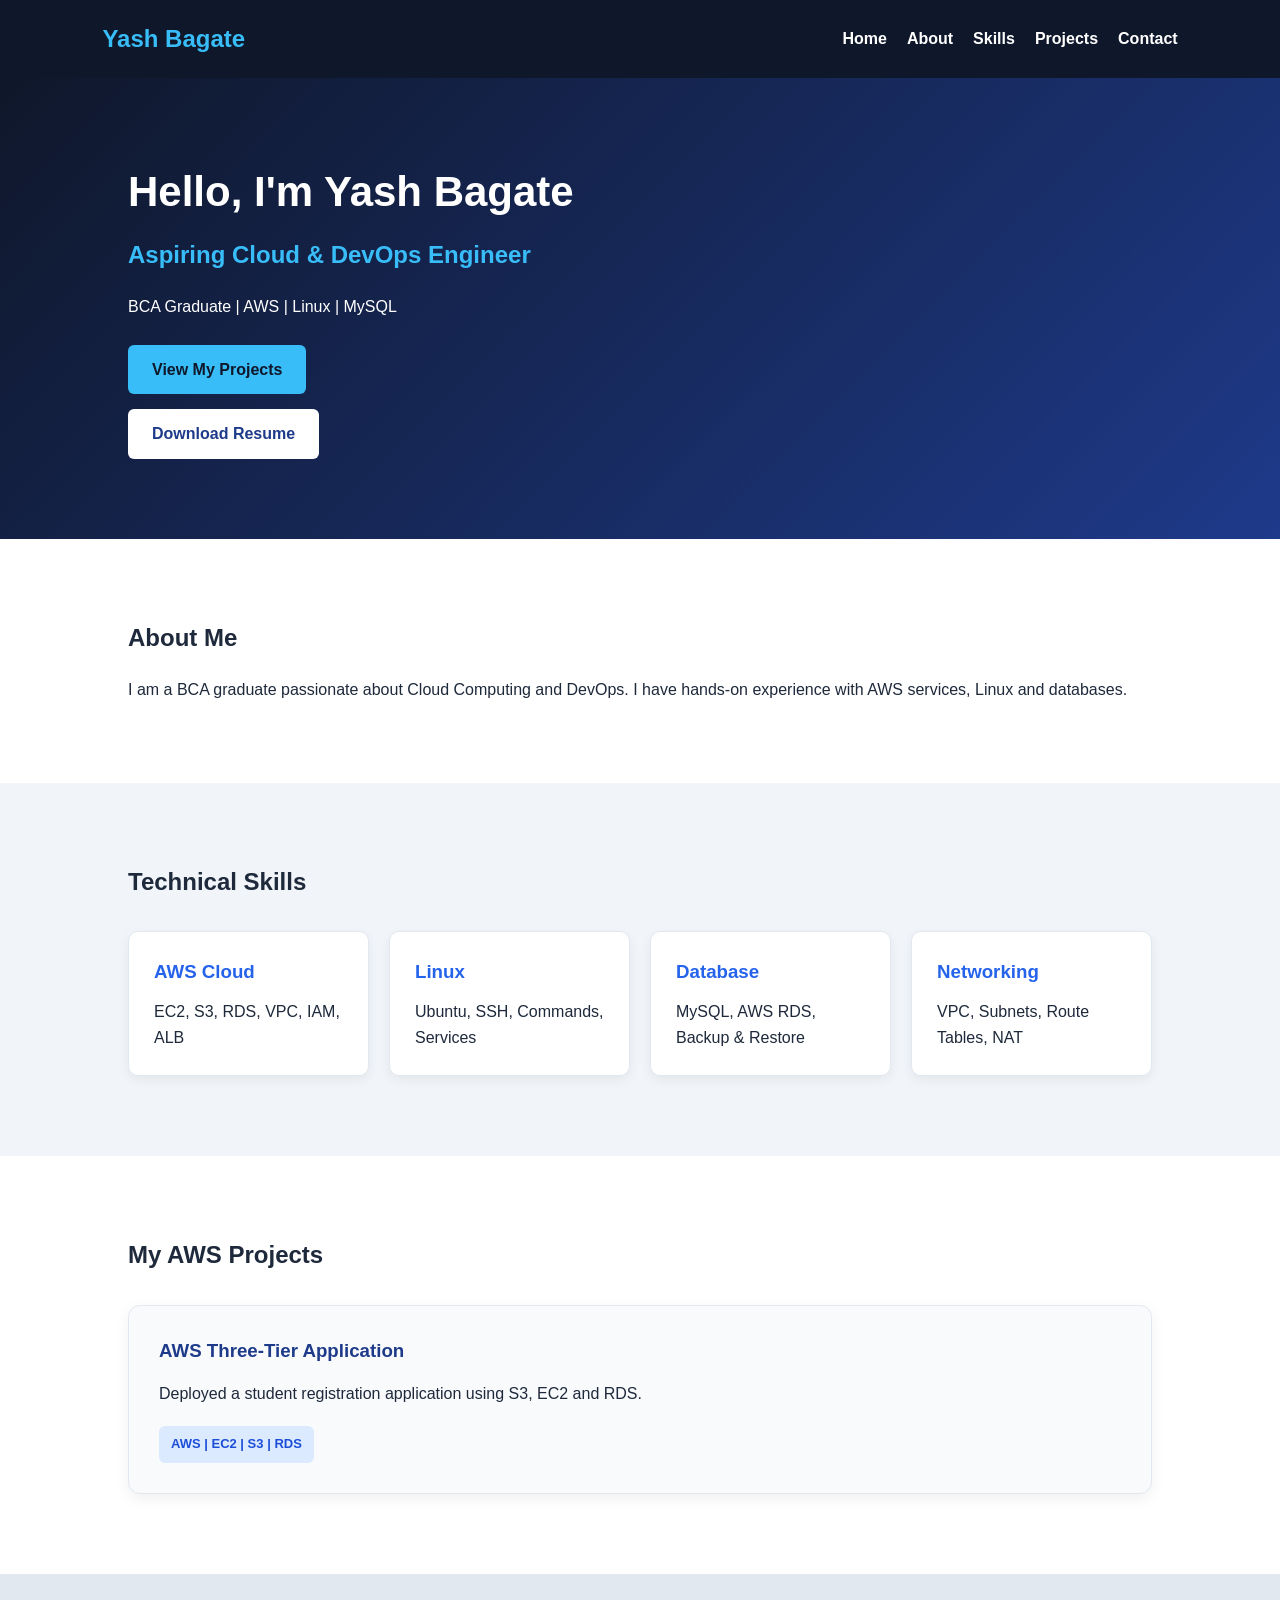
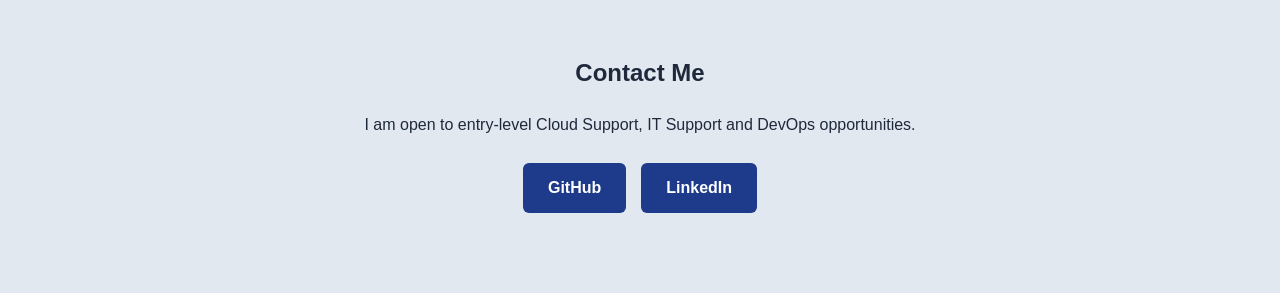
==== index.html @ 8b8ffc28 "Initial Cloud Devops Portfolio" ====
<!DOCTYPE html>
<html lang="en">
    <head>
        <meta charset="UTF-8" />
        <meta name="viewport" content="width=device-width, initial-scale=1.0" />
        <title>Yash Bagate | Cloud Portfolio</title>
        <link rel="stylesheet" href="style.css" />
    </head>
    <body>
        <header>
            <h2>Yash Bagate</h2>
            <nav>
                <a href="#home">Home</a>
                <a href="#about">About</a>
                <a href="#skills">Skills</a>
                <a href="#projects">Projects</a>
                <a href="#contact">Contact</a>
            </nav>
        </header>

        <section id="home">
            <h1>Hello, I'm Yash Bagate</h1>
            <h2>Aspiring Cloud & DevOps Engineer</h2>
            <p>BCA Graduate | AWS | Linux | MySQL</p>
            <a href="#projects">View My Projects</a>

            <a href="resume/Yash_Bagate_Resume.pdf" download="Yash_Bagate_Resume.pdf" class="resume-btn">
                Download Resume
            </a>
        </section>

        <section id="about">
            <h2>About Me</h2>
            <p>
                I am a BCA graduate passionate about Cloud Computing and DevOps. I have hands-on experience with AWS
                services, Linux and databases.
            </p>
        </section>

        <section id="skills">
            <h2>Technical Skills</h2>

            <div class="skills-container">
                <div class="skill-card">
                    <h3>AWS Cloud</h3>
                    <p>EC2, S3, RDS, VPC, IAM, ALB</p>
                </div>

                <div class="skill-card">
                    <h3>Linux</h3>
                    <p>Ubuntu, SSH, Commands, Services</p>
                </div>

                <div class="skill-card">
                    <h3>Database</h3>
                    <p>MySQL, AWS RDS, Backup & Restore</p>
                </div>

                <div class="skill-card">
                    <h3>Networking</h3>
                    <p>VPC, Subnets, Route Tables, NAT</p>
                </div>
            </div>
        </section>

        <section id="projects">
            <h2>My AWS Projects</h2>

            <div class="projects-container">
                <div class="project-card">
                    <h3>AWS Three-Tier Application</h3>
                    <p>Deployed a student registration application using S3, EC2 and RDS.</p>
                    <span>AWS | EC2 | S3 | RDS</span>
                </div>
            </div>
        </section>

        <section id="contact">
            <h2>Contact Me</h2>

            <p>I am open to entry-level Cloud Support, IT Support and DevOps opportunities.</p>

            <div class="contact-links">
                <a href="https://github.com/YOUR-USERNAME" target="_blank" rel="noopener noreferrer"> GitHub </a>

                <a href="https://www.linkedin.com/in/YOUR-PROFILE" target="_blank" rel="noopener noreferrer">
                    LinkedIn
                </a>
            </div>
        </section>

        <script src="script.js"></script>
    </body>
</html>
---- style.css ----
/* General Website Styling */
* {
    margin: 0;
    padding: 0;
    box-sizing: border-box;
}

html {
    scroll-behavior: smooth;
}

body {
    font-family: Arial, sans-serif;
    background-color: #f8fafc;
    color: #1e293b;
    line-height: 1.6;
}

/* Navigation Bar */
header {
    background-color: #0f172a;
    color: white;
    padding: 20px 8%;
    display: flex;
    justify-content: space-between;
    align-items: center;
    flex-wrap: wrap;
    gap: 15px;
}

header h2 {
    color: #38bdf8;
}

nav {
    display: flex;
    gap: 20px;
    flex-wrap: wrap;
}

nav a {
    color: white;
    text-decoration: none;
    font-weight: bold;
}

nav a:hover {
    color: #38bdf8;
}

/* All Sections */
section {
    padding: 80px 10%;
    scroll-margin-top: 20px;
}

section h2 {
    margin-bottom: 20px;
}

/* Home Section */
#home {
    min-height: 450px;
    background: linear-gradient(
        135deg,
        #0f172a,
        #1e3a8a
    );
    color: white;
    display: flex;
    flex-direction: column;
    justify-content: center;
    align-items: flex-start;
}

#home h1 {
    font-size: 42px;
    margin-bottom: 10px;
}

#home h2 {
    color: #38bdf8;
}

#home p {
    margin-bottom: 25px;
}

#home a {
    background-color: #38bdf8;
    color: #0f172a;
    padding: 12px 24px;
    border-radius: 6px;
    text-decoration: none;
    font-weight: bold;
}

/* About Section */
#about {
    background-color: white;
}

/* Skills Section */
#skills {
    background-color: #f1f5f9;
}

/* Projects Section */
#projects {
    background-color: white;
}

/* Contact Section */
#contact {
    background-color: #e2e8f0;
}

/* Mobile Responsive */
@media (max-width: 768px) {
    header {
        flex-direction: column;
        align-items: flex-start;
    }

    #home h1 {
        font-size: 30px;
    }

    section {
        padding: 50px 6%;
    }
}


/* Skills Cards */
.skills-container {
    display: grid;
    grid-template-columns:
        repeat(auto-fit, minmax(220px, 1fr));
    gap: 20px;
    margin-top: 30px;
}

.skill-card {
    background: white;
    padding: 25px;
    border-radius: 10px;
    border: 1px solid #e2e8f0;
    box-shadow: 0 4px 12px rgba(0,0,0,0.06);
    transition: transform 0.3s;
}

.skill-card:hover {
    transform: translateY(-6px);
}

.skill-card h3 {
    color: #2563eb;
    margin-bottom: 12px;
}

/* Project Cards */
.projects-container {
    display: grid;
    grid-template-columns:
        repeat(auto-fit, minmax(250px, 1fr));
    gap: 25px;
    margin-top: 30px;
}

.project-card {
    background: #f8fafc;
    padding: 30px;
    border-radius: 12px;
    border: 1px solid #e2e8f0;
    box-shadow: 0 5px 15px rgba(0,0,0,0.06);
    transition: transform 0.3s;
}

.project-card:hover {
    transform: translateY(-8px);
}

.project-card h3 {
    color: #1e3a8a;
    margin-bottom: 15px;
}

.project-card p {
    margin-bottom: 20px;
}

.project-card span {
    display: inline-block;
    background: #dbeafe;
    color: #1d4ed8;
    padding: 8px 12px;
    border-radius: 6px;
    font-size: 13px;
    font-weight: bold;
}


/* Resume Button */
.resume-btn {
    display: inline-block;
    background-color: #ffffff !important;
    color: #1e3a8a !important;
    padding: 12px 24px;
    border-radius: 6px;
    text-decoration: none;
    font-weight: bold;
    margin-top: 15px;
}

.resume-btn:hover {
    background-color: #e2e8f0 !important;
}

/* Contact Section */
#contact {
    text-align: center;
    background-color: #e2e8f0;
}

#contact p {
    margin-bottom: 25px;
}

.contact-links {
    display: flex;
    justify-content: center;
    gap: 15px;
    flex-wrap: wrap;
}

.contact-links a {
    display: inline-block;
    background-color: #1e3a8a;
    color: white;
    padding: 12px 25px;
    border-radius: 6px;
    text-decoration: none;
    font-weight: bold;
}

.contact-links a:hover {
    background-color: #2563eb;
}
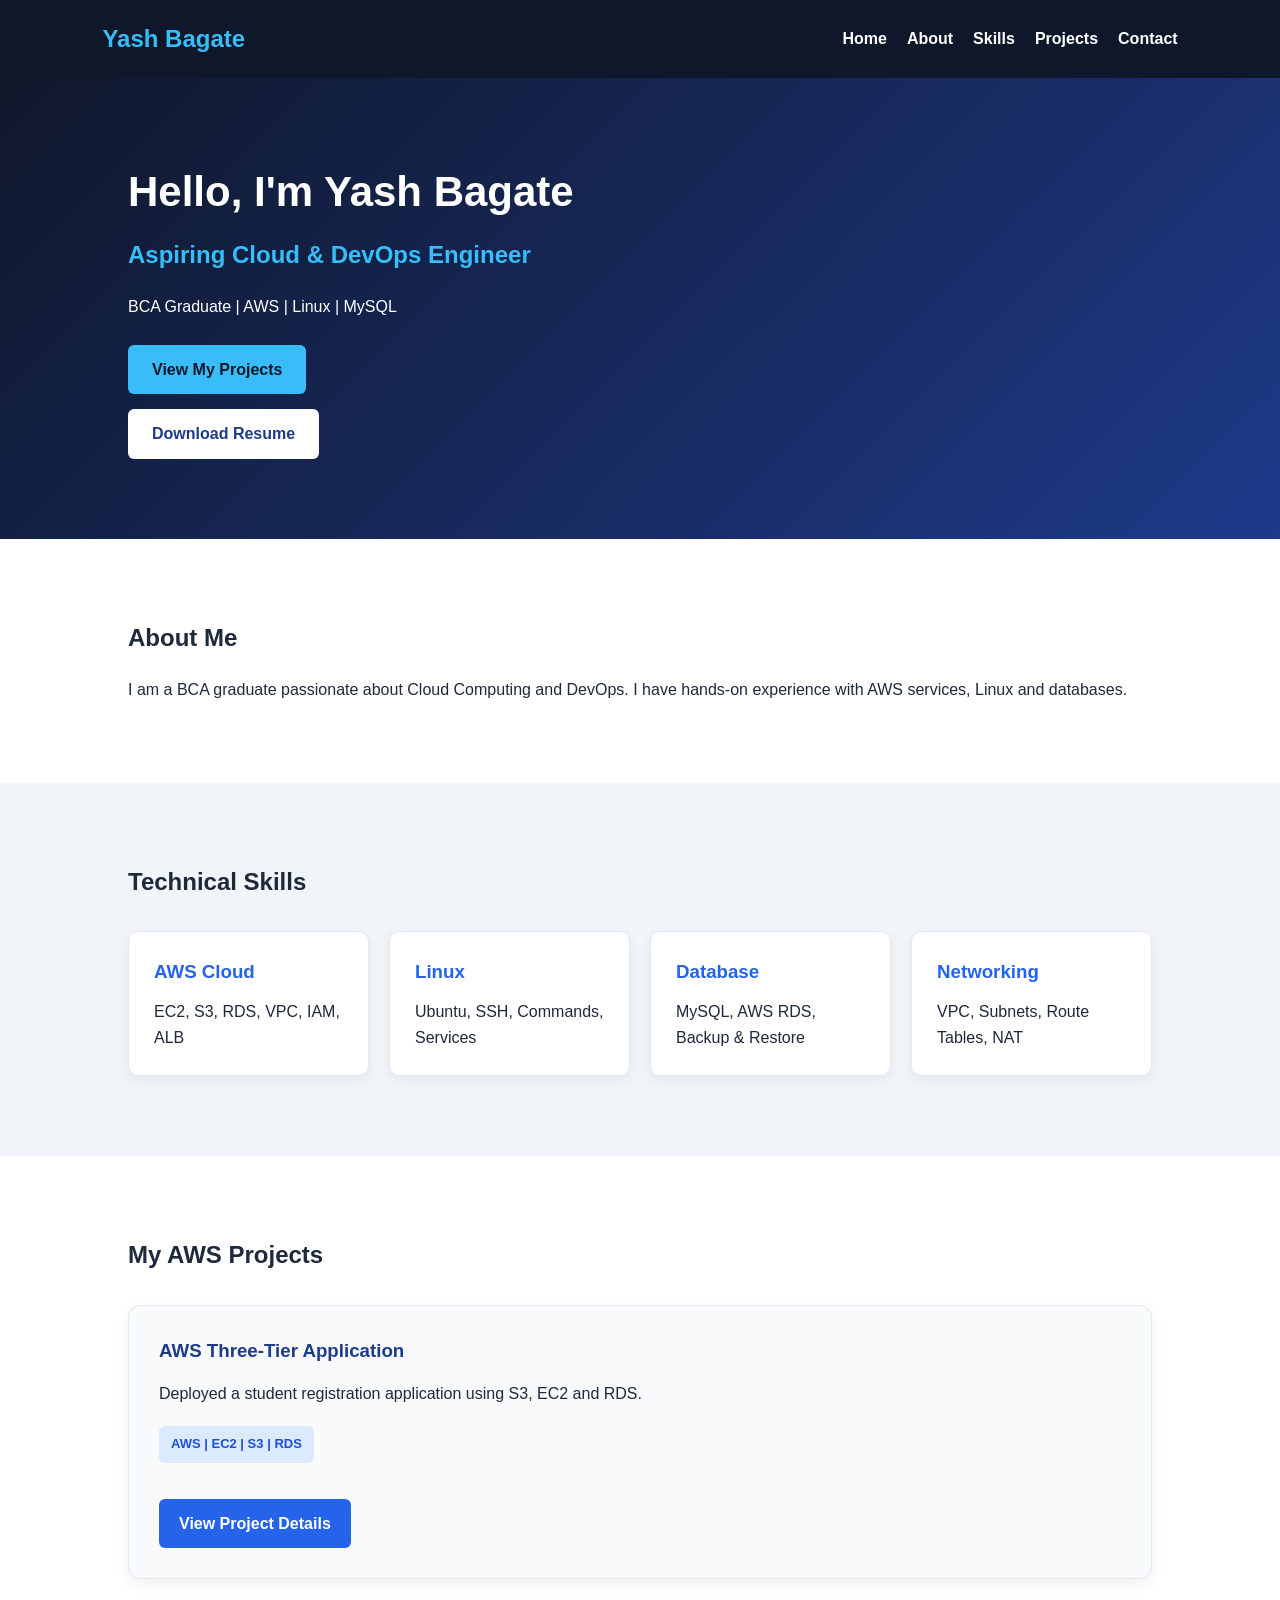
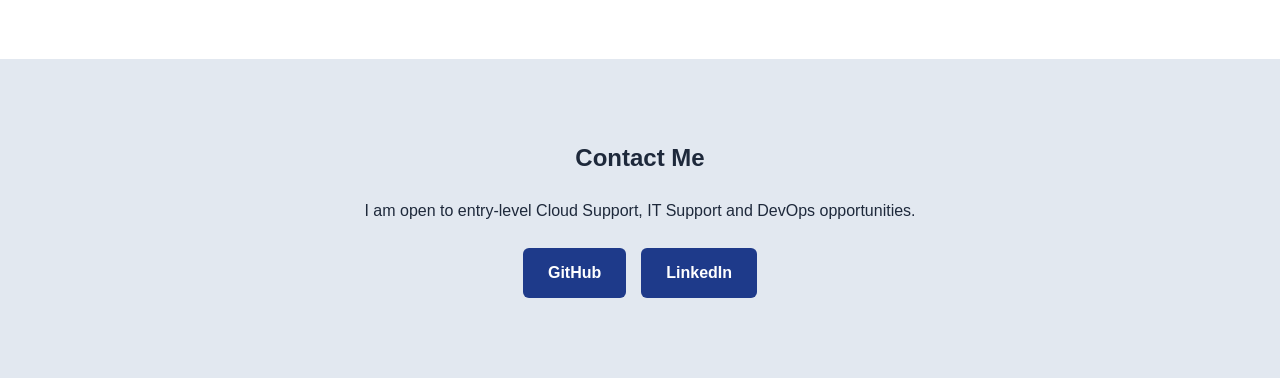
==== commit 0b644a3a: "Add AWS Three Tier Project Details Page" ====
--- a/index.html
+++ b/index.html
@@ -69,8 +69,14 @@
             <div class="projects-container">
                 <div class="project-card">
                     <h3>AWS Three-Tier Application</h3>
+
                     <p>Deployed a student registration application using S3, EC2 and RDS.</p>
+
                     <span>AWS | EC2 | S3 | RDS</span>
+
+                    <br /><br />
+
+                    <a href="three-tier-project.html" class="project-btn"> View Project Details </a>
                 </div>
             </div>
         </section>
@@ -81,7 +87,7 @@
             <p>I am open to entry-level Cloud Support, IT Support and DevOps opportunities.</p>
 
             <div class="contact-links">
-                <a href="https://github.com/YOUR-USERNAME" target="_blank" rel="noopener noreferrer"> GitHub </a>
+                <a href="https://github.com/Yash007385" target="_blank" rel="noopener noreferrer"> GitHub </a>
 
                 <a href="https://www.linkedin.com/in/YOUR-PROFILE" target="_blank" rel="noopener noreferrer">
                     LinkedIn
--- a/style.css
+++ b/style.css
@@ -248,3 +248,64 @@
 .contact-links a:hover {
     background-color: #2563eb;
 }
+
+
+/* Project Details Page */
+.project-details {
+    max-width: 1100px;
+    margin: auto;
+}
+
+.project-details h1 {
+    font-size: 36px;
+    color: #1e3a8a;
+    margin-bottom: 30px;
+}
+
+.project-details h2 {
+    margin-top: 35px;
+    color: #2563eb;
+}
+
+.project-details ul,
+.project-details ol {
+    padding-left: 25px;
+    margin: 15px 0;
+}
+
+.project-details li {
+    margin-bottom: 10px;
+}
+
+.architecture-flow {
+    display: flex;
+    flex-direction: column;
+    gap: 12px;
+    margin-top: 20px;
+}
+
+.architecture-flow div {
+    background: #dbeafe;
+    color: #1e3a8a;
+    padding: 18px;
+    text-align: center;
+    border-radius: 8px;
+    font-weight: bold;
+}
+
+
+/* View Project Details Button */
+.project-btn {
+    display: inline-block;
+    background-color: #2563eb;
+    color: white;
+    padding: 12px 20px;
+    border-radius: 6px;
+    text-decoration: none;
+    font-weight: bold;
+    margin-top: 10px;
+}
+
+.project-btn:hover {
+    background-color: #1e40af;
+}
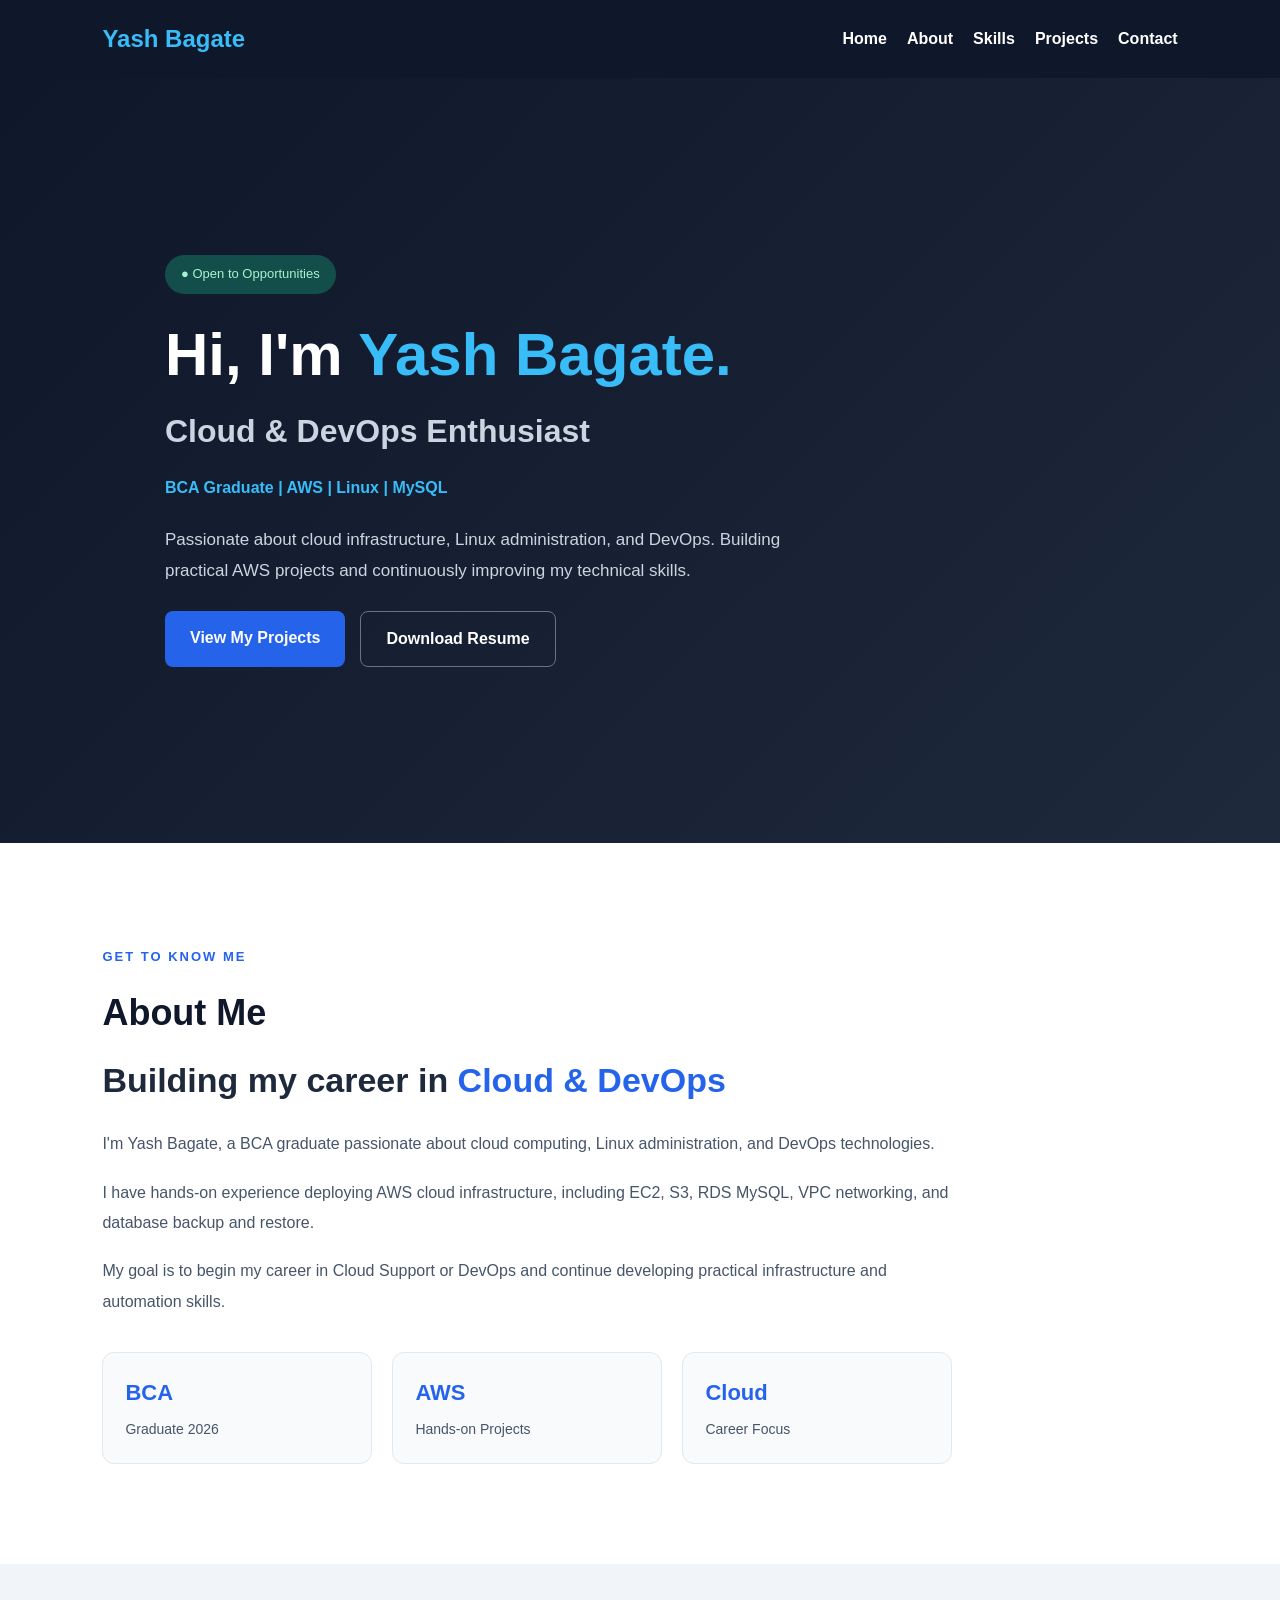
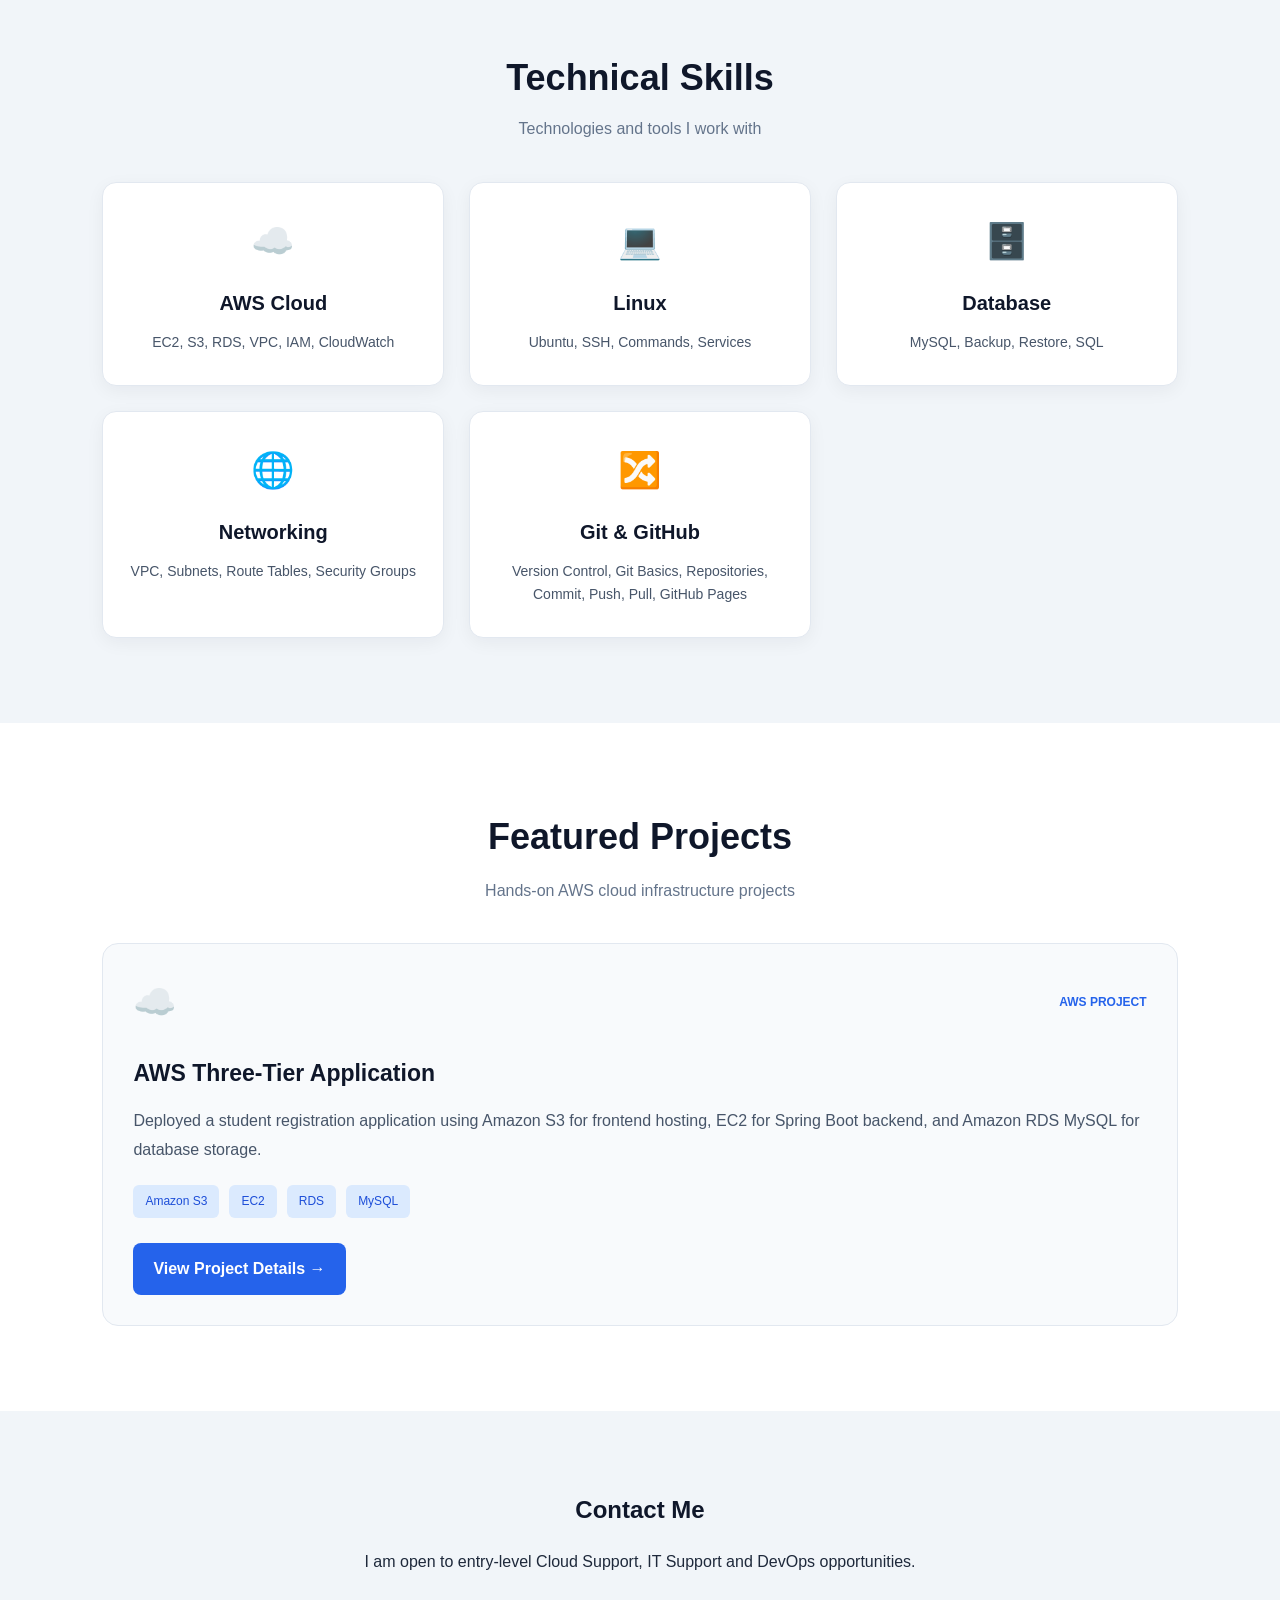
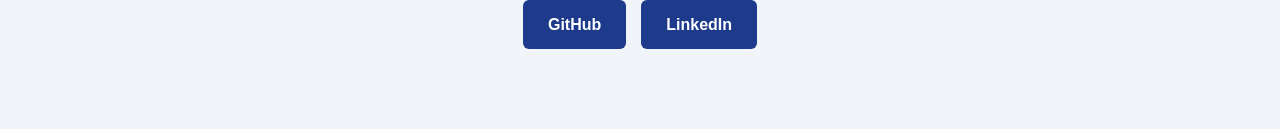
==== commit 85f78737: "Upgrade portfolio design and add Git GitHub skills" ====
--- a/index.html
+++ b/index.html
@@ -18,65 +18,140 @@
             </nav>
         </header>
 
-        <section id="home">
-            <h1>Hello, I'm Yash Bagate</h1>
-            <h2>Aspiring Cloud & DevOps Engineer</h2>
-            <p>BCA Graduate | AWS | Linux | MySQL</p>
-            <a href="#projects">View My Projects</a>
+        <section id="home" class="hero-modern">
+            <div class="hero-content">
+                <span class="hero-status"> ● Open to Opportunities </span>
 
-            <a href="resume/Yash_Bagate_Resume.pdf" download="Yash_Bagate_Resume.pdf" class="resume-btn">
-                Download Resume
-            </a>
+                <h1>Hi, I'm <span>Yash Bagate.</span></h1>
+
+                <h2>Cloud & DevOps Enthusiast</h2>
+
+                <p class="hero-subtitle">BCA Graduate | AWS | Linux | MySQL</p>
+
+                <p class="hero-description">
+                    Passionate about cloud infrastructure, Linux administration, and DevOps. Building practical AWS
+                    projects and continuously improving my technical skills.
+                </p>
+
+                <div class="hero-buttons">
+                    <a href="#projects" class="hero-primary"> View My Projects </a>
+
+                    <a href="resume/Yash_Bagate_Resume.pdf" class="hero-secondary" download> Download Resume </a>
+                </div>
+            </div>
         </section>
 
-        <section id="about">
-            <h2>About Me</h2>
-            <p>
-                I am a BCA graduate passionate about Cloud Computing and DevOps. I have hands-on experience with AWS
-                services, Linux and databases.
-            </p>
+        <section id="about" class="about-modern">
+            <div class="about-container">
+                <div class="about-content">
+                    <span class="about-label"> GET TO KNOW ME </span>
+
+                    <h2>About Me</h2>
+
+                    <h3>
+                        Building my career in
+                        <span>Cloud & DevOps</span>
+                    </h3>
+
+                    <p>
+                        I'm Yash Bagate, a BCA graduate passionate about cloud computing, Linux administration, and
+                        DevOps technologies.
+                    </p>
+
+                    <p>
+                        I have hands-on experience deploying AWS cloud infrastructure, including EC2, S3, RDS MySQL, VPC
+                        networking, and database backup and restore.
+                    </p>
+
+                    <p>
+                        My goal is to begin my career in Cloud Support or DevOps and continue developing practical
+                        infrastructure and automation skills.
+                    </p>
+
+                    <div class="about-highlights">
+                        <div class="about-highlight">
+                            <strong>BCA</strong>
+                            <span>Graduate 2026</span>
+                        </div>
+
+                        <div class="about-highlight">
+                            <strong>AWS</strong>
+                            <span>Hands-on Projects</span>
+                        </div>
+
+                        <div class="about-highlight">
+                            <strong>Cloud</strong>
+                            <span>Career Focus</span>
+                        </div>
+                    </div>
+                </div>
+            </div>
         </section>
 
-        <section id="skills">
+        <section id="skills" class="skills-modern">
             <h2>Technical Skills</h2>
+            <p class="skills-subtitle">Technologies and tools I work with</p>
 
-            <div class="skills-container">
-                <div class="skill-card">
+            <div class="skills-grid-modern">
+                <div class="skill-card-modern">
+                    <div class="skill-icon">☁️</div>
                     <h3>AWS Cloud</h3>
-                    <p>EC2, S3, RDS, VPC, IAM, ALB</p>
+                    <p>EC2, S3, RDS, VPC, IAM, CloudWatch</p>
                 </div>
 
-                <div class="skill-card">
+                <div class="skill-card-modern">
+                    <div class="skill-icon">💻</div>
                     <h3>Linux</h3>
                     <p>Ubuntu, SSH, Commands, Services</p>
                 </div>
 
-                <div class="skill-card">
+                <div class="skill-card-modern">
+                    <div class="skill-icon">🗄️</div>
                     <h3>Database</h3>
-                    <p>MySQL, AWS RDS, Backup & Restore</p>
+                    <p>MySQL, Backup, Restore, SQL</p>
                 </div>
 
-                <div class="skill-card">
+                <div class="skill-card-modern">
+                    <div class="skill-icon">🌐</div>
                     <h3>Networking</h3>
-                    <p>VPC, Subnets, Route Tables, NAT</p>
+                    <p>VPC, Subnets, Route Tables, Security Groups</p>
+                </div>
+
+                <div class="skill-card-modern">
+                    <div class="skill-icon">🔀</div>
+                    <h3>Git & GitHub</h3>
+                    <p>Version Control, Git Basics, Repositories, Commit, Push, Pull, GitHub Pages</p>
                 </div>
             </div>
         </section>
 
-        <section id="projects">
-            <h2>My AWS Projects</h2>
+        <section id="projects" class="projects-modern">
+            <h2>Featured Projects</h2>
 
-            <div class="projects-container">
-                <div class="project-card">
+            <p class="projects-subtitle">Hands-on AWS cloud infrastructure projects</p>
+
+            <div class="projects-grid-modern">
+                <div class="project-card-modern">
+                    <div class="project-top">
+                        <span class="project-icon">☁️</span>
+                        <span class="project-category">AWS PROJECT</span>
+                    </div>
+
                     <h3>AWS Three-Tier Application</h3>
 
-                    <p>Deployed a student registration application using S3, EC2 and RDS.</p>
+                    <p>
+                        Deployed a student registration application using Amazon S3 for frontend hosting, EC2 for Spring
+                        Boot backend, and Amazon RDS MySQL for database storage.
+                    </p>
 
-                    <span>AWS | EC2 | S3 | RDS</span>
+                    <div class="project-tags">
+                        <span>Amazon S3</span>
+                        <span>EC2</span>
+                        <span>RDS</span>
+                        <span>MySQL</span>
+                    </div>
 
-                    <br /><br />
-
-                    <a href="three-tier-project.html" class="project-btn"> View Project Details </a>
+                    <a href="three-tier-project.html" class="project-view-btn"> View Project Details → </a>
                 </div>
             </div>
         </section>
@@ -89,7 +164,7 @@
             <div class="contact-links">
                 <a href="https://github.com/Yash007385" target="_blank" rel="noopener noreferrer"> GitHub </a>
 
-                <a href="https://www.linkedin.com/in/YOUR-PROFILE" target="_blank" rel="noopener noreferrer">
+                <a href="https://www.linkedin.com/in/yashbagate" target="_blank" rel="noopener noreferrer">
                     LinkedIn
                 </a>
             </div>
--- a/style.css
+++ b/style.css
@@ -1,5 +1,8 @@
 
-/* General Website Styling */
+/* =========================================
+   GENERAL WEBSITE STYLING
+========================================= */
+
 * {
     margin: 0;
     padding: 0;
@@ -17,7 +20,10 @@
     line-height: 1.6;
 }
 
-/* Navigation Bar */
+/* =========================================
+   NAVIGATION BAR
+========================================= */
+
 header {
     background-color: #0f172a;
     color: white;
@@ -49,17 +55,61 @@
     color: #38bdf8;
 }
 
-/* All Sections */
+/* Professional Navbar */
+
+.navbar {
+    position: sticky;
+    top: 0;
+    z-index: 1000;
+    background: #0f172a;
+    padding: 18px 8%;
+    box-shadow: 0 3px 12px rgba(0,0,0,0.15);
+}
+
+.logo {
+    font-size: 24px;
+    font-weight: bold;
+    color: white;
+    text-decoration: none;
+}
+
+.logo span {
+    color: #38bdf8;
+}
+
+.nav-links {
+    display: flex;
+    gap: 24px;
+}
+
+.nav-links a {
+    color: white;
+    font-size: 14px;
+    text-decoration: none;
+    transition: color 0.3s;
+}
+
+.nav-links a:hover {
+    color: #38bdf8;
+}
+
+/* =========================================
+   ALL SECTIONS
+========================================= */
+
 section {
     padding: 80px 10%;
-    scroll-margin-top: 20px;
+    scroll-margin-top: 90px;
 }
 
 section h2 {
     margin-bottom: 20px;
 }
 
-/* Home Section */
+/* =========================================
+   HOME SECTION - OLD STYLE SUPPORT
+========================================= */
+
 #home {
     min-height: 450px;
     background: linear-gradient(
@@ -96,44 +146,125 @@
     font-weight: bold;
 }
 
-/* About Section */
+/* =========================================
+   MODERN HERO SECTION
+========================================= */
+
+#home.hero-modern {
+    min-height: 85vh;
+    display: flex;
+    flex-direction: row;
+    align-items: center;
+    justify-content: center;
+    padding: 90px 8%;
+    background: linear-gradient(
+        135deg,
+        #0f172a,
+        #1e293b
+    );
+    color: white;
+}
+
+.hero-content {
+    max-width: 950px;
+    width: 100%;
+}
+
+.hero-status {
+    display: inline-block;
+    padding: 9px 16px;
+    border-radius: 30px;
+    background: #134e4a;
+    color: #a7f3d0;
+    font-size: 13px;
+    margin-bottom: 25px;
+}
+
+#home.hero-modern h1 {
+    font-size: clamp(34px, 5vw, 60px);
+    line-height: 1.2;
+    margin-bottom: 15px;
+    color: white;
+}
+
+.hero-modern h1 span {
+    color: #38bdf8;
+}
+
+#home.hero-modern h2 {
+    font-size: clamp(22px, 3vw, 32px);
+    color: #cbd5e1;
+    margin-bottom: 18px;
+}
+
+.hero-subtitle {
+    color: #38bdf8;
+    font-weight: 600;
+    margin-bottom: 18px;
+}
+
+.hero-description {
+    max-width: 650px;
+    font-size: 17px;
+    line-height: 1.8;
+    color: #cbd5e1;
+    margin-bottom: 30px;
+}
+
+.hero-buttons {
+    display: flex;
+    flex-wrap: wrap;
+    gap: 15px;
+}
+
+#home .hero-primary,
+#home .hero-secondary {
+    display: inline-block;
+    padding: 14px 25px;
+    border-radius: 8px;
+    text-decoration: none;
+    font-weight: 600;
+    transition: 0.3s;
+}
+
+#home .hero-primary {
+    background: #2563eb;
+    color: white;
+}
+
+#home .hero-primary:hover {
+    background: #1d4ed8;
+    transform: translateY(-3px);
+}
+
+#home .hero-secondary {
+    background: transparent;
+    border: 1px solid #64748b;
+    color: white;
+}
+
+#home .hero-secondary:hover {
+    background: #334155;
+    transform: translateY(-3px);
+}
+
+/* =========================================
+   ABOUT SECTION
+========================================= */
+
 #about {
-    background-color: white;
-}
-
-/* Skills Section */
-#skills {
-    background-color: #f1f5f9;
-}
-
-/* Projects Section */
-#projects {
-    background-color: white;
-}
-
-/* Contact Section */
-#contact {
-    background-color: #e2e8f0;
-}
-
-/* Mobile Responsive */
-@media (max-width: 768px) {
-    header {
-        flex-direction: column;
-        align-items: flex-start;
-    }
-
-    #home h1 {
-        font-size: 30px;
-    }
-
-    section {
-        padding: 50px 6%;
-    }
-}
-
-
-/* Skills Cards */
+    background-color: #ffffff;
+    color: #1e293b;
+}
+
+#about h2 {
+    color: #0f172a;
+}
+
+/* =========================================
+   OLD SKILLS CARDS SUPPORT
+========================================= */
+
 .skills-container {
     display: grid;
     grid-template-columns:
@@ -160,7 +291,75 @@
     margin-bottom: 12px;
 }
 
-/* Project Cards */
+/* =========================================
+   MODERN TECHNICAL SKILLS SECTION
+========================================= */
+
+/* FIX: Use #skills for correct background priority */
+
+#skills.skills-modern {
+    padding: 80px 8%;
+    background: #0f172a;
+    color: #ffffff;
+    text-align: center;
+}
+
+#skills.skills-modern h2 {
+    color: #ffffff;
+    font-size: 36px;
+    font-weight: 700;
+    margin-bottom: 10px;
+    opacity: 1;
+    filter: none;
+}
+
+.skills-subtitle {
+    color: #cbd5e1;
+    margin-bottom: 40px;
+}
+
+.skills-grid-modern {
+    display: grid;
+    grid-template-columns: repeat(4, 1fr);
+    gap: 22px;
+}
+
+.skill-card-modern {
+    background: #1e293b;
+    border: 1px solid #334155;
+    border-radius: 14px;
+    padding: 30px 20px;
+    transition: transform 0.3s;
+}
+
+.skill-card-modern:hover {
+    transform: translateY(-8px);
+    border-color: #38bdf8;
+    box-shadow: 0 8px 25px rgba(56,189,248,0.12);
+}
+
+.skill-icon {
+    font-size: 35px;
+    margin-bottom: 18px;
+}
+
+.skill-card-modern h3 {
+    color: #ffffff;
+    font-size: 20px;
+    font-weight: 700;
+    margin-bottom: 12px;
+}
+
+.skill-card-modern p {
+    color: #cbd5e1;
+    font-size: 14px;
+    line-height: 1.7;
+}
+
+/* =========================================
+   OLD PROJECT CARDS SUPPORT
+========================================= */
+
 .projects-container {
     display: grid;
     grid-template-columns:
@@ -201,12 +400,125 @@
     font-weight: bold;
 }
 
-
-/* Resume Button */
+/* =========================================
+   MODERN FEATURED PROJECTS SECTION
+========================================= */
+
+/* FIX: Use #projects for correct background priority */
+
+#projects.projects-modern {
+    background: #0f172a;
+    color: #ffffff;
+    padding: 80px 8%;
+    text-align: center;
+}
+
+#projects.projects-modern h2 {
+    color: #ffffff;
+    font-size: 36px;
+    font-weight: 700;
+    margin-bottom: 12px;
+    opacity: 1;
+    filter: none;
+}
+
+.projects-subtitle {
+    color: #cbd5e1;
+    margin-bottom: 40px;
+}
+
+.projects-grid-modern {
+    display: grid;
+    grid-template-columns:
+        repeat(auto-fit, minmax(min(100%, 300px), 1fr));
+    gap: 25px;
+    max-width: 1100px;
+    margin: auto;
+}
+
+.project-card-modern {
+    background: #1e293b;
+    border: 1px solid #334155;
+    border-radius: 16px;
+    padding: 30px;
+    text-align: left;
+    transition: transform 0.3s;
+}
+
+.project-card-modern:hover {
+    transform: translateY(-7px);
+    border-color: #38bdf8;
+    box-shadow: 0 12px 30px rgba(0,0,0,0.2);
+}
+
+.project-top {
+    display: flex;
+    justify-content: space-between;
+    align-items: center;
+    margin-bottom: 25px;
+}
+
+.project-icon {
+    font-size: 35px;
+}
+
+.project-category {
+    color: #38bdf8;
+    font-size: 12px;
+    font-weight: bold;
+}
+
+.project-card-modern h3 {
+    color: #ffffff;
+    font-size: 23px;
+    font-weight: 700;
+    margin-bottom: 15px;
+}
+
+.project-card-modern p {
+    color: #cbd5e1;
+    line-height: 1.8;
+    margin-bottom: 20px;
+}
+
+.project-tags {
+    display: flex;
+    flex-wrap: wrap;
+    gap: 10px;
+    margin-bottom: 25px;
+}
+
+.project-tags span {
+    background: #334155;
+    color: #7dd3fc;
+    padding: 7px 12px;
+    border-radius: 6px;
+    font-size: 12px;
+}
+
+.project-view-btn {
+    display: inline-block;
+    background: #2563eb;
+    color: #ffffff;
+    padding: 13px 20px;
+    border-radius: 8px;
+    text-decoration: none;
+    font-weight: 600;
+    transition: 0.3s;
+}
+
+.project-view-btn:hover {
+    background: #1d4ed8;
+}
+
+/* =========================================
+   RESUME BUTTON
+========================================= */
+
 .resume-btn {
     display: inline-block;
-    background-color: #ffffff !important;
-    color: #1e3a8a !important;
+    background-color: #ffffff;
+    color: #1e3a8a;
     padding: 12px 24px;
     border-radius: 6px;
     text-decoration: none;
@@ -215,13 +527,21 @@
 }
 
 .resume-btn:hover {
-    background-color: #e2e8f0 !important;
-}
-
-/* Contact Section */
+    background-color: #e2e8f0;
+}
+
+/* =========================================
+   CONTACT SECTION
+========================================= */
+
 #contact {
     text-align: center;
     background-color: #e2e8f0;
+    color: #1e293b;
+}
+
+#contact h2 {
+    color: #0f172a;
 }
 
 #contact p {
@@ -249,8 +569,10 @@
     background-color: #2563eb;
 }
 
-
-/* Project Details Page */
+/* =========================================
+   PROJECT DETAILS PAGE
+========================================= */
+
 .project-details {
     max-width: 1100px;
     margin: auto;
@@ -293,8 +615,10 @@
     font-weight: bold;
 }
 
-
-/* View Project Details Button */
+/* =========================================
+   VIEW PROJECT DETAILS BUTTON
+========================================= */
+
 .project-btn {
     display: inline-block;
     background-color: #2563eb;
@@ -309,3 +633,430 @@
 .project-btn:hover {
     background-color: #1e40af;
 }
+
+/* =========================================
+   AWS ARCHITECTURE DIAGRAM
+========================================= */
+
+.aws-architecture {
+    max-width: 650px;
+    margin: 30px auto;
+    display: flex;
+    flex-direction: column;
+    align-items: center;
+}
+
+.aws-box {
+    background: #eff6ff;
+    border: 2px solid #2563eb;
+    border-radius: 12px;
+    padding: 22px;
+    width: 100%;
+    text-align: center;
+    box-shadow: 0 4px 12px rgba(0,0,0,0.08);
+}
+
+.aws-box h3 {
+    color: #1e3a8a;
+    margin-bottom: 8px;
+}
+
+.aws-box p {
+    color: #475569;
+}
+
+.aws-arrow {
+    font-size: 30px;
+    color: #2563eb;
+    margin: 8px 0;
+}
+
+/* =========================================
+   PROFESSIONAL FOOTER
+========================================= */
+
+.footer {
+    background: #020617;
+    color: #ffffff;
+    padding: 45px 20px;
+    text-align: center;
+}
+
+.footer-content {
+    max-width: 1100px;
+    margin: auto;
+}
+
+.footer h2 {
+    color: #38bdf8;
+    margin-bottom: 10px;
+}
+
+.footer p {
+    color: #cbd5e1;
+}
+
+.footer-links {
+    display: flex;
+    justify-content: center;
+    flex-wrap: wrap;
+    gap: 22px;
+    margin: 25px 0;
+}
+
+.footer-links a {
+    color: white;
+    text-decoration: none;
+}
+
+.footer-links a:hover {
+    color: #38bdf8;
+}
+
+.copyright {
+    font-size: 13px;
+    border-top: 1px solid #334155;
+    padding-top: 20px;
+}
+
+/* =========================================
+   RESPONSIVE DESIGN
+========================================= */
+
+@media (max-width: 992px) {
+    .skills-grid-modern {
+        grid-template-columns: repeat(2, 1fr);
+    }
+}
+
+@media (max-width: 768px) {
+    header,
+    .navbar {
+        flex-direction: column;
+        align-items: center;
+        gap: 15px;
+    }
+
+    nav,
+    .nav-links {
+        justify-content: center;
+        flex-wrap: wrap;
+        gap: 12px;
+    }
+
+    .nav-links a {
+        font-size: 13px;
+    }
+
+    section {
+        padding: 50px 6%;
+    }
+
+    #home.hero-modern {
+        min-height: auto;
+        padding: 80px 6%;
+    }
+
+    #home.hero-modern h1 {
+        font-size: 34px;
+    }
+
+    .hero-description {
+        font-size: 15px;
+    }
+
+    .footer-links {
+        gap: 15px;
+    }
+}
+
+@media (max-width: 576px) {
+    .skills-grid-modern {
+        grid-template-columns: 1fr;
+    }
+
+    .project-card-modern {
+        padding: 22px;
+    }
+
+    #skills.skills-modern h2,
+    #projects.projects-modern h2 {
+        font-size: 29px;
+    }
+}
+
+/* Space Between Skills and Projects Sections */
+
+#skills.skills-modern {
+    padding-bottom: 80px;
+    margin-bottom: 35px;
+}
+
+#projects.projects-modern {
+    padding-top: 80px;
+}
+
+/* Space Between Cards */
+
+.skills-grid-modern {
+    gap: 30px;
+}
+
+.projects-grid-modern {
+    gap: 30px;
+}
+
+/* Mobile Responsive */
+
+@media (max-width: 768px) {
+    #skills.skills-modern {
+        margin-bottom: 20px;
+        padding-bottom: 55px;
+    }
+
+    #projects.projects-modern {
+        padding-top: 55px;
+    }
+}
+
+
+/* Balanced Professional Portfolio Theme */
+
+#about {
+    background: #ffffff;
+    color: #1e293b;
+}
+
+#skills.skills-modern {
+    background: #f1f5f9;
+    color: #0f172a;
+    margin-bottom: 0;
+    padding: 85px 8%;
+}
+
+#skills.skills-modern h2 {
+    color: #0f172a;
+}
+
+.skills-subtitle {
+    color: #64748b;
+}
+
+.skill-card-modern {
+    background: #ffffff;
+    border: 1px solid #e2e8f0;
+    box-shadow: 0 5px 18px rgba(15,23,42,0.05);
+}
+
+.skill-card-modern h3 {
+    color: #0f172a;
+}
+
+.skill-card-modern p {
+    color: #475569;
+}
+
+#projects.projects-modern {
+    background: #ffffff;
+    color: #0f172a;
+    padding: 85px 8%;
+}
+
+#projects.projects-modern h2 {
+    color: #0f172a;
+}
+
+.projects-subtitle {
+    color: #64748b;
+}
+
+.project-card-modern {
+    background: #f8fafc;
+    border: 1px solid #e2e8f0;
+}
+
+.project-card-modern h3 {
+    color: #0f172a;
+}
+
+.project-card-modern p {
+    color: #475569;
+}
+
+.project-tags span {
+    background: #dbeafe;
+    color: #1d4ed8;
+}
+
+.project-category {
+    color: #2563eb;
+}
+
+#contact {
+    background: #f1f5f9;
+}
+
+
+/* Professional About Me Section */
+
+.about-modern {
+    padding: 100px 8%;
+    background: #ffffff;
+}
+
+.about-container {
+    max-width: 1100px;
+    margin: auto;
+}
+
+.about-content {
+    max-width: 850px;
+}
+
+.about-label {
+    color: #2563eb;
+    font-size: 13px;
+    font-weight: 700;
+    letter-spacing: 2px;
+}
+
+.about-modern h2 {
+    font-size: 36px;
+    color: #0f172a;
+    margin: 15px 0;
+}
+
+.about-modern h3 {
+    font-size: clamp(24px, 3vw, 34px);
+    color: #1e293b;
+    margin-bottom: 25px;
+    line-height: 1.4;
+}
+
+.about-modern h3 span {
+    color: #2563eb;
+}
+
+.about-modern p {
+    color: #475569;
+    font-size: 16px;
+    line-height: 1.9;
+    margin-bottom: 18px;
+}
+
+.about-highlights {
+    display: grid;
+    grid-template-columns: repeat(3, 1fr);
+    gap: 20px;
+    margin-top: 35px;
+}
+
+.about-highlight {
+    background: #f8fafc;
+    border: 1px solid #e2e8f0;
+    border-radius: 12px;
+    padding: 22px;
+    display: flex;
+    flex-direction: column;
+    gap: 8px;
+}
+
+.about-highlight strong {
+    color: #2563eb;
+    font-size: 22px;
+}
+
+.about-highlight span {
+    color: #475569;
+    font-size: 14px;
+}
+
+@media (max-width: 768px) {
+    .about-modern {
+        padding: 65px 6%;
+    }
+
+    .about-highlights {
+        grid-template-columns: 1fr;
+    }
+}
+
+
+/* Professional Back to Projects Button */
+
+.project-back-container {
+    margin-top: 45px;
+    margin-bottom: 30px;
+}
+
+.back-project-btn {
+    display: inline-flex;
+    align-items: center;
+    gap: 12px;
+
+    background: #ffffff;
+    color: #1e3a8a;
+
+    border: 1px solid #cbd5e1;
+    border-radius: 10px;
+
+    padding: 13px 22px;
+
+    font-size: 15px;
+    font-weight: 600;
+    text-decoration: none;
+
+    box-shadow: 0 4px 12px rgba(15,23,42,0.06);
+
+    transition: all 0.3s ease;
+}
+
+.back-project-btn:hover {
+    background: #eff6ff;
+    color: #2563eb;
+    border-color: #2563eb;
+    transform: translateX(-5px);
+
+    box-shadow: 0 6px 18px rgba(37,99,235,0.12);
+}
+
+.back-arrow {
+    font-size: 21px;
+    line-height: 1;
+    transition: transform 0.3s ease;
+}
+
+.back-project-btn:hover .back-arrow {
+    transform: translateX(-4px);
+}
+
+.back-project-btn:focus-visible {
+    outline: 3px solid #38bdf8;
+    outline-offset: 3px;
+}
+
+@media (max-width: 576px) {
+    .back-project-btn {
+        padding: 12px 18px;
+        font-size: 14px;
+    }
+}
+
+/* Updated Skills Grid - Git & GitHub */
+
+.skills-grid-modern {
+    grid-template-columns: repeat(3, 1fr);
+    gap: 25px;
+}
+
+@media (max-width: 992px) {
+    .skills-grid-modern {
+        grid-template-columns: repeat(2, 1fr);
+    }
+}
+
+@media (max-width: 576px) {
+    .skills-grid-modern {
+        grid-template-columns: 1fr;
+    }
+}
